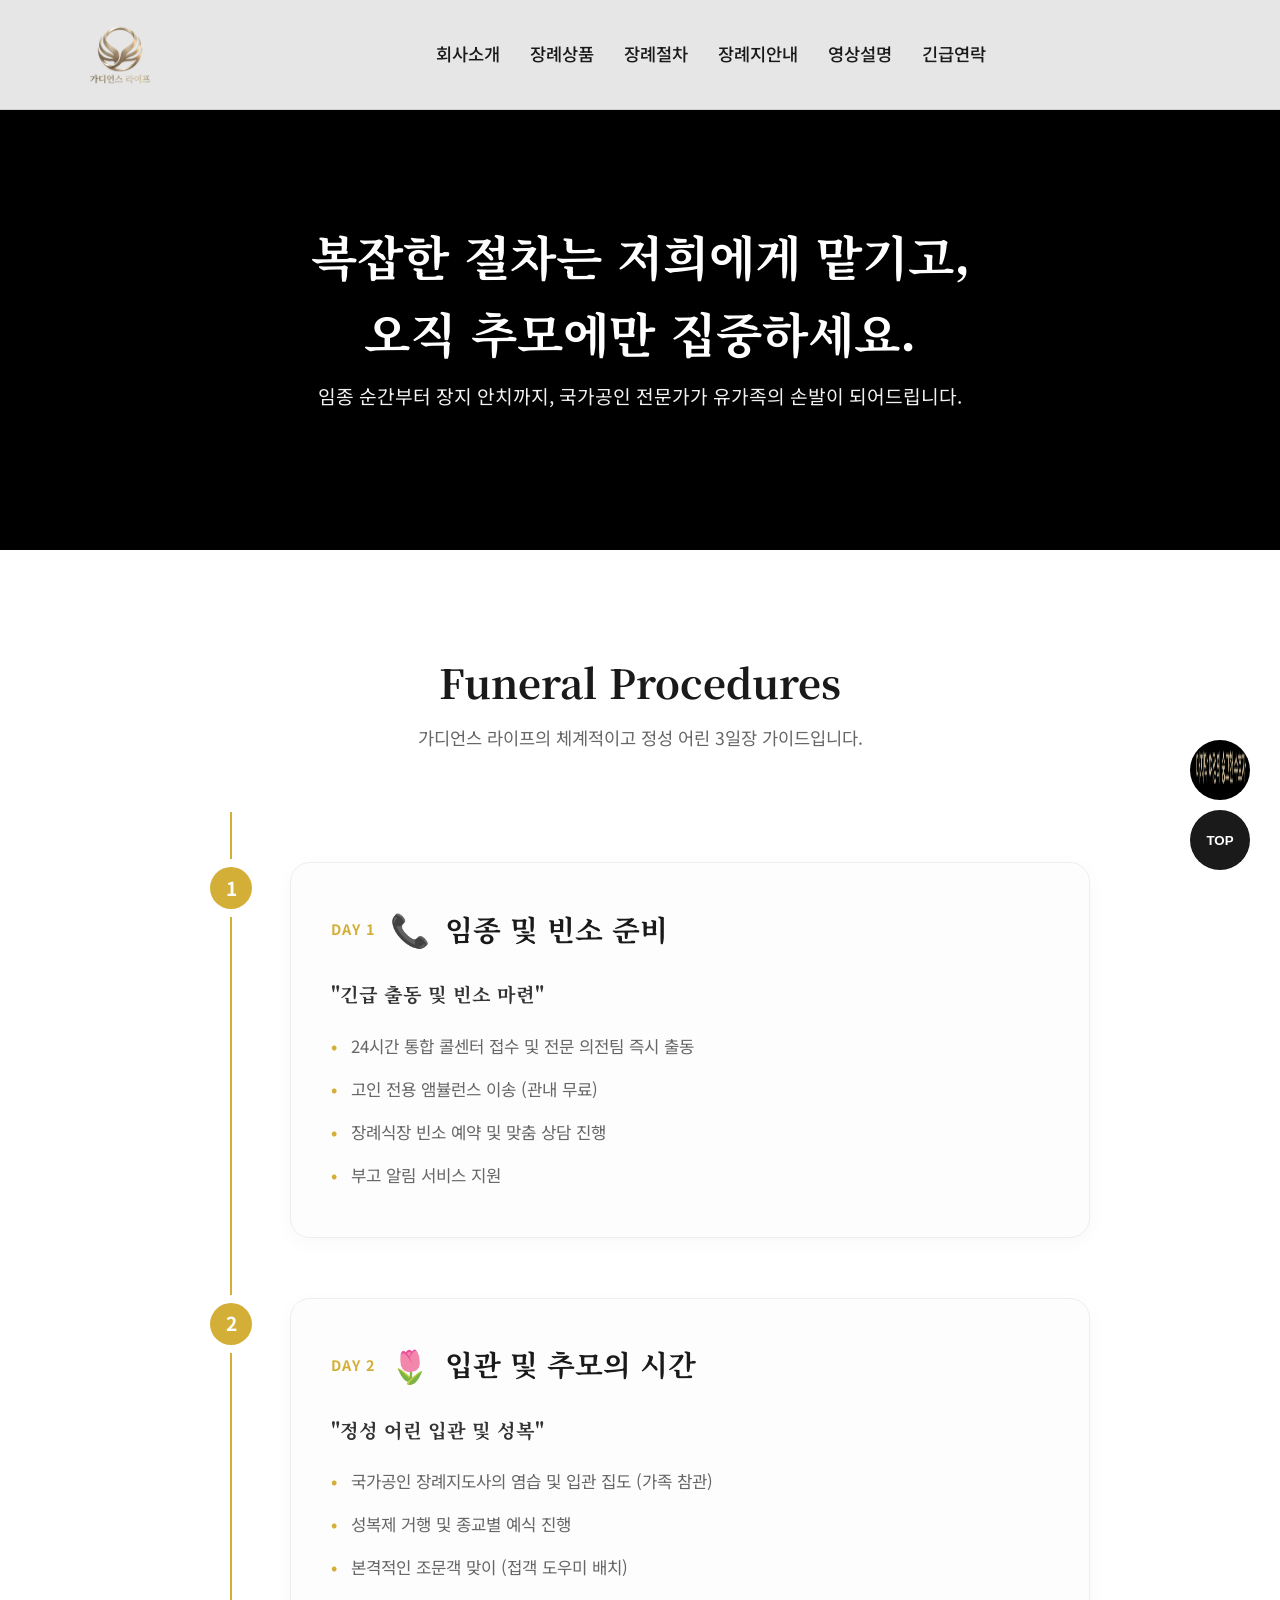
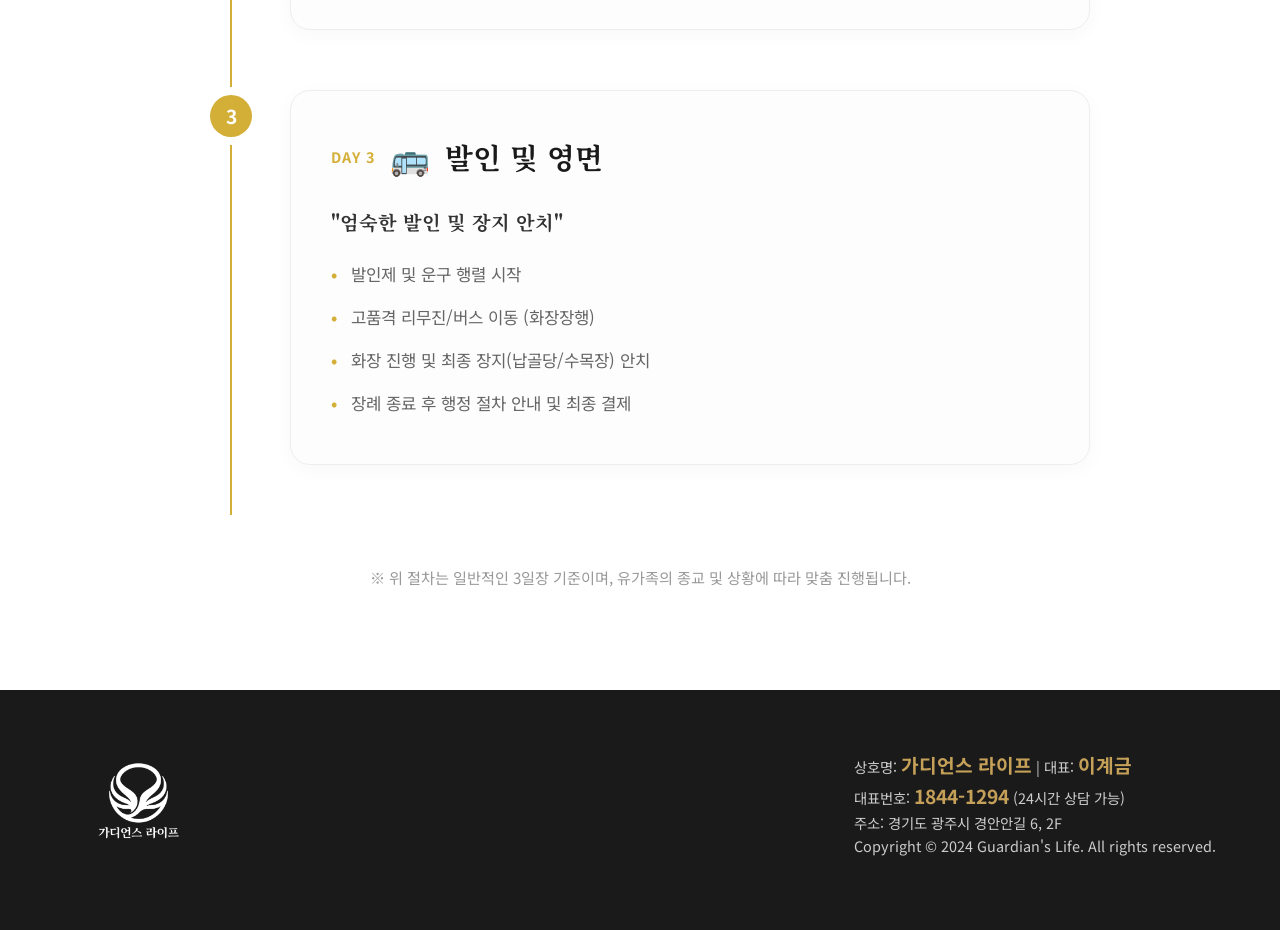
==== procedure.html @ 8ef11752 "Add files via upload" ====
<!DOCTYPE html>
<html lang="ko">

<head>
    <meta charset="UTF-8">
    <meta name="viewport" content="width=device-width, initial-scale=1.0">
    <title>장례절차 | 가디언스 라이프</title>
    <!-- Google Fonts -->
    <link
        href="https://fonts.googleapis.com/css2?family=Noto+Sans+KR:wght@300;400;500;700&family=Noto+Serif+KR:wght@400;700&display=swap"
        rel="stylesheet">
    <!-- AOS CSS -->
    <link href="https://unpkg.com/aos@2.3.1/dist/aos.css" rel="stylesheet">
    <!-- Custom CSS -->
    <link rel="stylesheet" href="../css/style.css">
</head>

<body class="sub-page">

    <!-- Header -->
    <header id="header">
        <div class="container flex justify-between align-center">
            <h1 class="logo">
                <a href="../index.html"><img src="../g/로고&한글.png" alt="가디언스 라이프"></a>
            </h1>
            <nav class="gnb">
                <ul class="flex">
                    <li><a href="intro.html">회사소개</a></li>
                    <li><a href="products-190.html">장례상품</a></li>
                    <li><a href="procedure.html" class="active">장례절차</a></li>
                    <li><a href="locations.html">장례지안내</a></li>
                    <li><a href="video.html">영상설명</a></li>
                    <li><a href="consultation.html">긴급연락</a></li>
                </ul>
            </nav>
            <div class="mobile-menu-btn">
                <span></span><span></span><span></span>
            </div>
        </div>
    </header>

    <!-- Sub Hero Section -->
    <section class="sub-hero procedure-hero">
        <video autoplay muted loop playsinline class="header-bg-video">
            <source src="../g/장례.mp4.mp4" type="video/mp4">
        </video>
        <div class="video-overlay" style="background: rgba(0,0,0, 0.4);"></div>
        <div class="container" data-aos="fade-up">
            <h2>복잡한 절차는 저희에게 맡기고,<br><strong>오직 추모에만 집중하세요.</strong></h2>
            <p>임종 순간부터 장지 안치까지, 국가공인 전문가가 유가족의 손발이 되어드립니다.</p>
        </div>
    </section>

    <!-- Main Content -->
    <main class="page-content">
        <div class="container timeline-container">
            <div class="section-title" data-aos="fade-up">
                <h2>Funeral Procedures</h2>
                <p>가디언스 라이프의 체계적이고 정성 어린 3일장 가이드입니다.</p>
            </div>

            <div class="timeline">
                <!-- Step 1 -->
                <div class="timeline-item" data-aos="fade-up">
                    <div class="timeline-node">1</div>
                    <div class="timeline-content">
                        <div class="step-header">
                            <span class="step-day">Day 1</span>
                            <div class="step-icon">📞</div>
                            <h3>임종 및 빈소 준비</h3>
                        </div>
                        <div class="step-body">
                            <h4>"긴급 출동 및 빈소 마련"</h4>
                            <ul>
                                <li>24시간 통합 콜센터 접수 및 전문 의전팀 즉시 출동</li>
                                <li>고인 전용 앰뷸런스 이송 (관내 무료)</li>
                                <li>장례식장 빈소 예약 및 맞춤 상담 진행</li>
                                <li>부고 알림 서비스 지원</li>
                            </ul>
                        </div>
                    </div>
                </div>

                <!-- Step 2 -->
                <div class="timeline-item" data-aos="fade-up">
                    <div class="timeline-node">2</div>
                    <div class="timeline-content">
                        <div class="step-header">
                            <span class="step-day">Day 2</span>
                            <div class="step-icon">🌷</div>
                            <h3>입관 및 추모의 시간</h3>
                        </div>
                        <div class="step-body">
                            <h4>"정성 어린 입관 및 성복"</h4>
                            <ul>
                                <li>국가공인 장례지도사의 염습 및 입관 집도 (가족 참관)</li>
                                <li>성복제 거행 및 종교별 예식 진행</li>
                                <li>본격적인 조문객 맞이 (접객 도우미 배치)</li>
                            </ul>
                        </div>
                    </div>
                </div>

                <!-- Step 3 -->
                <div class="timeline-item" data-aos="fade-up">
                    <div class="timeline-node">3</div>
                    <div class="timeline-content">
                        <div class="step-header">
                            <span class="step-day">Day 3</span>
                            <div class="step-icon">🚌</div>
                            <h3>발인 및 영면</h3>
                        </div>
                        <div class="step-body">
                            <h4>"엄숙한 발인 및 장지 안치"</h4>
                            <ul>
                                <li>발인제 및 운구 행렬 시작</li>
                                <li>고품격 리무진/버스 이동 (화장장행)</li>
                                <li>화장 진행 및 최종 장지(납골당/수목장) 안치</li>
                                <li>장례 종료 후 행정 절차 안내 및 최종 결제</li>
                            </ul>
                        </div>
                    </div>
                </div>
            </div>

            <p class="timeline-note">※ 위 절차는 일반적인 3일장 기준이며, 유가족의 종교 및 상황에 따라 맞춤 진행됩니다.</p>
        </div>
    </main>

    <!-- Footer -->
    <footer id="footer">
        <div class="container">
            <div class="footer-top flex justify-between">
                <div class="footer-logo">
                    <img src="../g/로고&한글.png" alt="가디언스 라이프">
                </div>
                <div class="footer-info">
                    <p>상호명: <strong>가디언스 라이프</strong> | 대표: <strong>이계금</strong></p>
                    <p>대표번호: <strong>1844-1294</strong> (24시간 상담 가능)</p>
                    <p>주소: 경기도 광주시 경안안길 6, 2F</p>
                    <p>Copyright &copy; 2024 Guardian's Life. All rights reserved.</p>
                </div>
            </div>
        </div>
    </footer>

    <!-- Floating Buttons -->
    <div class="floating-btns">
        <a href="#" class="btn-kakao"><img src="../g/제목 없음3.png" alt="카카오톡 상담"></a>
        <button id="top-btn" class="btn-top">TOP</button>
    </div>

    <script src="https://unpkg.com/aos@2.3.1/dist/aos.js"></script>
    <script src="../js/main.js"></script>
    <script>AOS.init();</script>
</body>

</html>
---- css/style.css ----
/* Base Design Tokens */
:root {
    --primary-color: #1a1a1a;
    --secondary-color: #c5a059;
    /* Gold point */
    --text-color: #333;
    --light-gray: #f4f4f4;
    --white: #ffffff;
    --font-main: 'Noto Sans KR', sans-serif;
    --font-title: 'Noto Serif KR', serif;
}

/* Reset */
* {
    margin: 0;
    padding: 0;
    box-sizing: border-box;
}

li {
    list-style: none;
}

a {
    text-decoration: none;
    color: inherit;
}

img {
    max-width: 100%;
    display: block;
}

button {
    cursor: pointer;
    border: none;
    background: none;
    outline: none;
}

body {
    font-family: var(--font-main);
    color: var(--text-color);
    line-height: 1.6;
    overflow-x: hidden;
}

.container {
    width: 90%;
    max-width: 1200px;
    margin: 0 auto;
}

.flex {
    display: flex;
}

.justify-between {
    justify-content: space-between;
}

.justify-center {
    justify-content: center;
}

.align-center {
    align-items: center;
}

/* Common Section Styles */
.section {
    padding: 100px 0;
}

.section-title {
    text-align: center;
    margin-bottom: 60px;
}

.section-title h2 {
    font-family: var(--font-title);
    font-size: 2.5rem;
    color: var(--primary-color);
    margin-bottom: 10px;
}

.section-title p {
    font-size: 1.1rem;
    color: #666;
}

/* Header */
#header {
    position: fixed;
    top: 0;
    left: 0;
    width: 100%;
    height: 110px;
    /* 기존 80px에서 확대 */
    background: rgba(255, 255, 255, 0.9);
    backdrop-filter: blur(10px);
    z-index: 1000;
    transition: all 0.3s ease;
    border-bottom: 1px solid rgba(0, 0, 0, 0.1);
    display: flex;
    /* 수직 중앙 정렬을 위해 추가 */
    align-items: center;
}

#header .logo img {
    height: 75px;
    /* 기존 50px에서 확대 (약 1.5배) */
    width: auto;
}

.gnb ul li {
    margin-left: 30px;
}

.gnb ul li a {
    font-size: 1.1rem;
    font-weight: 500;
    color: var(--primary-color);
    transition: color 0.3s;
}

.gnb ul li a:hover {
    color: var(--secondary-color);
}

/* Layer Popup */
.layer-popup {
    position: fixed;
    top: 100px;
    left: 50px;
    width: 400px;
    background: var(--white);
    z-index: 2000;
    box-shadow: 0 10px 30px rgba(0, 0, 0, 0.3);
    border-radius: 10px;
    overflow: hidden;
    display: none;
}

.popup-container img {
    width: 100%;
}

.popup-footer {
    padding: 10px 15px;
    background: #333;
    color: #fff;
    font-size: 0.85rem;
}

.popup-footer button {
    color: #fff;
    font-weight: bold;
}

/* Hero Section */
.hero {
    height: 100vh;
    background: url('../g/8.png') no-repeat center/cover;
    position: relative;
    display: flex;
    align-items: center;
    justify-content: center;
    overflow: hidden;
}

.hero::before {
    content: '';
    position: absolute;
    top: 0;
    left: 0;
    width: 100%;
    height: 100%;
    background: rgba(0, 0, 0, 0.5);
    z-index: 2;
    pointer-events: none;
}

.hero-content {
    position: relative;
    z-index: 3;
    text-align: center;
    pointer-events: none;
}

.hero-content img {
    max-width: 600px;
    margin: 0 auto 20px;
}

/* Product Navigation (SN Life Style) */
.product-nav-wrap {
    position: sticky;
    top: 70px; /* Adjusted for mobile header height */
    z-index: 900;
    background: #fff;
    border-bottom: 1px solid #eee;
    margin-bottom: 30px;
    overflow-x: auto;
    -webkit-overflow-scrolling: touch;
}

.product-nav {
    display: flex;
    justify-content: flex-start;
    min-width: 600px; /* Ensure 4 tabs fit and scroll */
    margin: 0 auto;
}

.product-nav-item {
    flex: 1;
    text-align: center;
    padding: 15px 10px;
    cursor: pointer;
    font-size: 0.95rem;
    font-weight: 700;
    white-space: nowrap;
}

.product-nav-item:hover {
    color: var(--secondary-color);
}

.product-nav-item.active {
    color: var(--primary-color);
    border-bottom-color: var(--secondary-color);
}

.product-nav-item span {
    display: block;
    font-size: 0.8rem;
    font-weight: 400;
    color: #aaa;
    margin-bottom: 4px;
}

/* Product Content Overhaul */
.product-content-wrap {
    display: none;
}

.product-content-wrap.active {
    display: block;
    animation: fadeIn 0.5s ease;
}

@keyframes fadeIn {
    from { opacity: 0; transform: translateY(20px); }
    to { opacity: 1; transform: translateY(0); }
}

.product-hero-summary {
    position: relative;
    padding: 80px 0;
    background: #111;
    color: #fff;
    margin-bottom: 60px;
    border-radius: 20px;
    overflow: hidden;
    text-align: center;
}

.product-hero-summary .bg-img {
    position: absolute;
    top: 0;
    left: 0;
    width: 100%;
    height: 100%;
    object-fit: cover;
    opacity: 0.4;
}

.product-hero-summary .content {
    position: relative;
    z-index: 2;
}

.product-hero-summary h3 {
    font-size: 2.8rem;
    font-family: var(--font-title);
    margin-bottom: 20px;
    letter-spacing: -1px;
}

.product-hero-summary .price {
    font-size: 5rem; /* Massive size for impact */
    font-weight: 800;
    color: var(--secondary-color);
    margin-bottom: 25px;
    line-height: 1;
}

.product-hero-summary .price span {
    font-size: 1.5rem;
    color: #fff;
    font-weight: 500;
    margin-left: 5px;
}

.product-hero-summary p {
    font-size: 1.2rem;
    color: #ccc;
    max-width: 600px;
    margin: 0 auto;
}

/* Introduction Section */
.intro-content {
    gap: 50px;
}

.intro-img {
    flex: 1;
}

.intro-img img {
    border-radius: 20px;
    box-shadow: 20px 20px 0 var(--secondary-color);
}

.intro-text {
    flex: 1;
}

.intro-text h3 {
    font-family: var(--font-title);
    font-size: 2.2rem;
    margin-bottom: 20px;
    line-height: 1.3;
}

.intro-text h3 span {
    color: var(--secondary-color);
}

.intro-text p {
    margin-bottom: 30px;
    font-size: 1.1rem;
}

.intro-features {
    display: flex;
    flex-direction: column;
    gap: 15px;
}

.intro-features li {
    position: relative;
    padding-left: 30px;
    font-weight: 500;
}

.intro-features li::before {
    content: '✓';
    position: absolute;
    left: 0;
    color: var(--secondary-color);
    font-weight: bold;
}

/* Products Section */
#products {
    background: var(--light-gray);
}

.product-grid {
    display: grid;
    grid-template-columns: repeat(2, 1fr);
    /* Desktop 2x2 */
    gap: 30px;
}

@media (max-width: 992px) {
    .product-grid {
        grid-template-columns: 1fr;
        /* Mobile/Tablet 1 col */
    }
}

.product-card {
    background: var(--white);
    border-radius: 15px;
    overflow: hidden;
    box-shadow: 0 10px 20px rgba(0, 0, 0, 0.05);
    transition: all 0.3s;
}

.product-card:hover {
    transform: translateY(-10px);
    box-shadow: 0 15px 30px rgba(0, 0, 0, 0.1);
}

.product-img img {
    width: 100%;
    height: 200px;
    object-fit: cover;
}

.product-info {
    padding: 25px;
    text-align: center;
}

.product-info h4 {
    font-size: 1.4rem;
    margin-bottom: 10px;
}

.product-info .price {
    font-size: 1.2rem;
    color: var(--secondary-color);
    font-weight: 700;
    margin-bottom: 20px;
    display: block;
}

.product-info ul {
    text-align: left;
    margin-bottom: 10px;
    font-size: 0.95rem;
}

.btn-detail {
    display: block;
    width: 100%;
    padding: 12px;
    background: var(--primary-color);
    color: var(--white);
    border-radius: 5px;
    margin-top: 15px;
    text-align: center;
}

/* Product Item Advanced Styles */
.product-item {
    background: var(--white);
    border-radius: 15px;
    overflow: hidden;
    box-shadow: 0 10px 20px rgba(0, 0, 0, 0.05);
    transition: all 0.3s;
    border: 1px solid #eee;
}

.product-summary {
    padding: 30px;
    cursor: pointer;
    position: relative;
    transition: background 0.3s;
}

.product-summary:hover {
    background: #fdfdfd;
}

.product-summary .product-img {
    width: 100%;
    height: 180px;
    margin-bottom: 20px;
    border-radius: 10px;
    overflow: hidden;
}

.product-summary .product-img img {
    width: 100%;
    height: 100%;
    object-fit: cover;
}

.product-info h3 {
    font-size: 1.5rem;
    margin-bottom: 12px;
    font-family: var(--font-title);
    display: flex;
    align-items: center;
    flex-wrap: wrap;
    gap: 8px;
    color: var(--primary-color);
}

.product-info h3 .price-tag {
    font-size: 1.8rem;
    font-weight: 800;
    color: #D4AF37;
    /* Gold point */
    font-family: var(--font-main);
    margin: 0 4px;
}

.product-info h3 .eng-sub {
    font-size: 0.9rem;
    color: #999;
    font-weight: 400;
    font-family: var(--font-main);
    text-transform: uppercase;
    letter-spacing: 1px;
}

.product-info .summary-desc {
    font-size: 1.1rem;
    color: #666;
    margin-bottom: 20px;
}

.summary-list {
    margin-bottom: 20px;
}

.summary-list li {
    position: relative;
    padding-left: 20px;
    margin-bottom: 8px;
    font-size: 0.95rem;
    color: #444;
}

.summary-list li::before {
    content: '•';
    position: absolute;
    left: 0;
    color: var(--secondary-color);
}

.arrow-icon {
    position: absolute;
    right: 30px;
    top: 30px;
    font-size: 1.2rem;
    color: var(--secondary-color);
    transition: transform 0.3s;
}

.product-item.active .arrow-icon {
    transform: rotate(180deg);
}

.product-details {
    max-height: 0;
    overflow: hidden;
    transition: max-height 0.4s ease-out;
    background: #f9f9f9;
}

.details-inner {
    padding: 30px;
    border-top: 1px solid #eee;
}

.details-inner h5 {
    font-size: 1.1rem;
    margin-bottom: 15px;
    color: var(--primary-color);
    border-bottom: 1px solid #ddd;
    padding-bottom: 5px;
}

.details-inner ul {
    margin-bottom: 20px;
}

.details-inner ul li {
    margin-bottom: 8px;
    font-size: 0.95rem;
    color: #555;
    word-break: keep-all;
}

/* Premium Product Detail Overhaul */
.product-detail-section {
    padding: 20px 0;
}

.detail-category {
    margin-bottom: 40px;
    border-bottom: 1px solid #eee;
    padding-bottom: 30px;
}

.detail-category:last-child {
    border-bottom: none;
}

.detail-category-title {
    font-size: 1.25rem;
    font-family: var(--font-title);
    color: var(--secondary-color);
    margin-bottom: 20px;
    display: flex;
    align-items: center;
    gap: 10px;
}

.detail-category-title::before {
    content: '';
    width: 4px;
    height: 18px;
    background: var(--secondary-color);
    display: inline-block;
}

.detail-flex {
    display: flex;
    gap: 30px;
    align-items: flex-start;
}

.detail-img {
    flex: 0 0 300px;
    border-radius: 10px;
    overflow: hidden;
    box-shadow: 0 5px 15px rgba(0,0,0,0.1);
}

.detail-img img {
    width: 100%;
    height: 350px;
    object-fit: cover;
    object-position: center top;
}

.detail-text {
    flex: 1;
}

.detail-text h6 {
    font-size: 1.1rem;
    color: #111;
    margin-bottom: 15px;
    font-weight: 700;
}

.detail-text p {
    font-size: 1rem;
    color: #666;
    line-height: 1.7;
    margin-bottom: 15px;
}

.detail-specs {
    background: #f1f1f1;
    padding: 15px;
    border-radius: 8px;
}

.detail-specs li {
    font-size: 0.9rem;
    color: #444;
    margin-bottom: 5px;
    padding-left: 15px;
    position: relative;
}

.detail-specs li::before {
    content: '•';
    position: absolute;
    left: 0;
    color: var(--secondary-color);
}

/* Item Grid Category Labels */
.item-category-label {
    display: inline-block;
    padding: 8px 25px;
    background: var(--primary-color);
    color: #fff;
    font-size: 0.95rem;
    border-radius: 50px;
    margin-bottom: 25px;
    font-weight: 700;
    letter-spacing: 0.5px;
    box-shadow: 0 4px 10px rgba(0,0,0,0.1);
}

.item-grid-section {
    margin-top: 60px;
    padding: 50px 0;
}

.item-grid-title {
    font-size: 1.8rem;
    font-weight: 700;
    margin-bottom: 40px;
    text-align: center;
    color: var(--primary-color);
}

.item-grid {
    display: grid;
    grid-template-columns: repeat(4, 1fr);
    gap: 15px;
}

.item-card {
    background: #fff;
    border: 1px solid #f0f0f0;
    border-radius: 12px;
    overflow: hidden;
    transition: all 0.4s cubic-bezier(0.165, 0.84, 0.44, 1);
    text-align: center;
    position: relative;
    box-shadow: 0 4px 10px rgba(0,0,0,0.02);
}

.item-card:hover {
    transform: translateY(-8px);
    box-shadow: 0 20px 40px rgba(0,0,0,0.08), 0 0 0 1px var(--secondary-color);
    border-color: transparent;
}

.item-card .img-box {
    width: 100%;
    height: 180px;
    background: #fbfbfb;
    display: flex;
    align-items: center;
    justify-content: center;
    padding: 15px;
    overflow: hidden;
}

.item-card .img-box img {
    max-width: 100%;
    max-height: 100%;
    object-fit: contain;
    transition: transform 0.4s ease;
}

.item-card:hover .img-box img {
    transform: scale(1.1) rotate(1deg);
}

.item-card .info-box {
    padding: 18px 15px;
    background: #fff;
}

.item-card h6 {
    font-size: 1.05rem;
    font-weight: 700;
    margin-bottom: 6px;
    color: var(--primary-color);
    font-family: var(--font-title);
}

.item-card p {
    font-size: 0.85rem;
    color: #777;
    line-height: 1.4;
    word-break: keep-all;
}

@media (max-width: 992px) {
    .item-grid {
        grid-template-columns: repeat(3, 1fr);
    }
}

@media (max-width: 768px) {
    .item-grid {
        grid-template-columns: repeat(2, 1fr);
    }
}

@media (max-width: 480px) {
    .item-grid {
        grid-template-columns: 1fr;
    }
    .item-card .img-box {
        height: 180px;
    }
}

/* Real-time Inquiry Section */
.realtime-inquiry-container {
    margin-top: 80px;
    background: var(--white);
    border-radius: 20px;
    box-shadow: 0 15px 40px rgba(0,0,0,0.08);
    display: flex;
    overflow: hidden;
}

.inquiry-info {
    flex: 1.2;
    padding: 50px;
    background: var(--primary-color);
    color: var(--white);
}

.inquiry-info h3 {
    font-family: var(--font-title);
    font-size: 2.2rem;
    margin-bottom: 15px;
    color: var(--secondary-color);
}

.inquiry-info p {
    font-size: 1.1rem;
    color: #bbb;
    margin-bottom: 30px;
}

.inquiry-contact-btns {
    display: flex;
    flex-direction: column;
    gap: 15px;
}

.btn-contact-large {
    display: flex;
    align-items: center;
    justify-content: center;
    gap: 15px;
    padding: 18px;
    border-radius: 10px;
    font-size: 1.2rem;
    font-weight: 700;
    transition: 0.3s;
}

.btn-tel-large {
    background: var(--secondary-color);
    color: var(--white);
}

.btn-kakao-large {
    background: #fee500;
    color: #3c1e1e;
}

.inquiry-form-side {
    flex: 2;
    padding: 50px;
}

.inquiry-form-side h4 {
    font-size: 1.5rem;
    margin-bottom: 25px;
    border-left: 5px solid var(--secondary-color);
    padding-left: 15px;
}

.form-row {
    display: flex;
    gap: 20px;
    margin-bottom: 15px;
}

.form-row .form-group {
    flex: 1;
}

.type-selector {
    display: flex;
    gap: 10px;
    margin-top: 10px;
}

.type-item {
    flex: 1;
}

.type-item input {
    display: none;
}

.type-item label {
    display: block;
    text-align: center;
    padding: 10px;
    border: 1px solid #ddd;
    border-radius: 5px;
    cursor: pointer;
    font-size: 0.9rem;
    transition: 0.3s;
}

.type-item input:checked + label {
    background: var(--secondary-color);
    color: var(--white);
    border-color: var(--secondary-color);
}

/* Mobile FAB Inquiry */
.mobile-inquiry-fab {
    display: none;
    position: fixed;
    bottom: 0;
    left: 0;
    width: 100%;
    background: var(--white);
    box-shadow: 0 -5px 20px rgba(0,0,0,0.1);
    z-index: 1001;
    padding: 10px 20px;
    gap: 10px;
}

@media (max-width: 992px) {
    .realtime-inquiry-container {
        flex-direction: column;
    }
    .detail-flex {
        flex-direction: column;
    }
    .detail-img {
        flex: 0 0 auto;
        width: 100%;
    }
    .detail-img img {
        height: 250px;
    }
    .mobile-inquiry-fab {
        display: flex;
    }
    body {
        padding-bottom: 70px; /* Space for FAB */
    }
}


/* Common Benefits Section */
.bg-gray-100 {
    background-color: #f3f4f6;
    border-radius: 15px;
    padding: 40px;
    margin-top: 60px;
}

.benefits-title {
    font-size: 1.5rem;
    font-family: var(--font-title);
    margin-bottom: 25px;
    text-align: center;
    color: var(--primary-color);
}

.benefits-grid {
    display: grid;
    grid-template-columns: repeat(2, 1fr);
    gap: 20px;
}

.benefits-grid li {
    position: relative;
    padding-left: 25px;
    font-size: 1rem;
    color: #444;
}

.benefits-grid li::before {
    content: '✓';
    position: absolute;
    left: 0;
    color: var(--secondary-color);
    font-weight: bold;
}

.benefits-notice {
    margin-top: 25px;
    font-size: 0.85rem;
    color: #888;
    text-align: center;
}

@media (max-width: 768px) {
    .benefits-grid {
        grid-template-columns: 1fr;
    }
}

.btn-detail:hover {
    background: var(--secondary-color);
}

/* Procedure Section */
.procedure-steps {
    display: flex;
    justify-content: space-between;
    position: relative;
    max-width: 1000px;
    margin: 0 auto;
}

.procedure-steps::before {
    content: '';
    position: absolute;
    top: 50px;
    left: 10%;
    width: 80%;
    height: 2px;
    background: #e0e0e0;
    z-index: 1;
}

.step-item {
    position: relative;
    z-index: 2;
    text-align: center;
    width: 25%;
}

.step-num {
    width: 80px;
    height: 80px;
    background: var(--white);
    border: 2px solid var(--secondary-color);
    border-radius: 50%;
    display: flex;
    align-items: center;
    justify-content: center;
    margin: 0 auto 20px;
    font-size: 1.5rem;
    font-weight: bold;
    color: var(--secondary-color);
}

/* Locations Section */
.tab-menu {
    gap: 20px;
    margin-bottom: 40px;
}

.tab-menu li {
    padding: 10px 40px;
    background: #e0e0e0;
    cursor: pointer;
    border-radius: 30px;
    transition: all 0.3s;
}

.tab-menu li.active {
    background: var(--secondary-color);
    color: var(--white);
}

.tab-content {
    display: none;
}

.tab-content.active {
    display: block;
}

.location-item {
    gap: 50px;
}

.location-img {
    flex: 1;
}

.location-img img {
    border-radius: 15px;
}

.location-text {
    flex: 1;
}

/* Video Section */
#video {
    background: #222;
    color: var(--white);
}

#video .section-title h2 {
    color: var(--white);
}

.video-grid {
    display: grid;
    grid-template-columns: repeat(auto-fit, minmax(300px, 1fr));
    gap: 30px;
}

.video-thumb {
    position: relative;
    border-radius: 10px;
    overflow: hidden;
    margin-bottom: 15px;
    aspect-ratio: 16/9;
}

.video-thumb img {
    width: 100%;
    height: 100%;
    object-fit: cover;
    transition: 0.3s;
}

.btn-play {
    position: absolute;
    top: 50%;
    left: 50%;
    transform: translate(-50%, -50%);
    width: 60px;
    height: 60px;
    background: var(--secondary-color);
    color: #fff;
    border-radius: 50%;
    display: flex;
    align-items: center;
    justify-content: center;
    font-size: 1.5rem;
}

/* Consultation Form */
#consultation {
    background: var(--light-gray);
}

.form-wrapper {
    max-width: 700px;
    margin: 0 auto;
    background: var(--white);
    padding: 50px;
    border-radius: 20px;
    box-shadow: 0 10px 40px rgba(0, 0, 0, 0.05);
}

.form-group {
    margin-bottom: 20px;
}

.form-group label {
    display: block;
    margin-bottom: 8px;
    font-weight: 500;
}

.form-group input,
.form-group textarea {
    width: 100%;
    padding: 12px;
    border: 1px solid #ddd;
    border-radius: 5px;
    font-family: inherit;
}

.btn-submit {
    width: 100%;
    padding: 15px;
    background: var(--primary-color);
    color: var(--white);
    font-size: 1.1rem;
    font-weight: bold;
    border-radius: 5px;
    margin-top: 10px;
    transition: 0.3s;
}

.btn-submit:hover {
    background: var(--secondary-color);
}

/* Footer */
#footer {
    padding: 60px 0;
    background: var(--primary-color);
    color: #ccc;
    font-size: 0.9rem;
}

.footer-logo img {
    height: 100px;
    filter: brightness(0) invert(1);
    margin-bottom: 20px;
}

.footer-info strong {
    color: var(--secondary-color);
    font-size: 1.2rem;
}

/* Floating Buttons */
.floating-btns {
    position: fixed;
    bottom: 30px;
    right: 30px;
    z-index: 999;
    display: flex;
    flex-direction: column;
    gap: 10px;
}

.btn-kakao img {
    width: 60px;
    height: 60px;
    border-radius: 50%;
}

.btn-top {
    width: 60px;
    height: 60px;
    background: var(--primary-color);
    color: #fff;
    border-radius: 50%;
    font-weight: bold;
    opacity: 0;
    visibility: hidden;
    transition: 0.3s;
}

.btn-top.show {
    opacity: 1;
    visibility: visible;
}

@media (max-width: 768px) {
    #header {
        height: 85px;
        /* 모바일 헤더 높이 조정 */
    }

    #header .logo img {
        height: 55px;
        /* 모바일 로고 크기 최적화 */
    }

    .gnb {
        display: none;
    }

    .intro-content,
    .location-item {
        flex-direction: column;
    }

    .procedure-steps {
        flex-direction: column;
        gap: 40px;
    }

    .procedure-steps::before {
        display: none;
    }

    .step-item {
        width: 100%;
    }

    .form-wrapper {
        padding: 30px;
    }

    .layer-popup {
        width: 80%;
        left: 10%;
        top: 50px;
    }
}

/* Sub Page Specific */
.sub-page #header {
    background: var(--white);
    box-shadow: 0 2px 10px rgba(0, 0, 0, 0.1);
}

.sub-hero {
    height: 500px;
    /* Increased from 400px */
    background-color: var(--primary-color);
    background-size: cover;
    background-position: center;
    position: relative;
    display: flex;
    align-items: center;
    color: var(--white);
    text-align: center;
    padding-top: 80px;
    overflow: hidden;
    /* Ensure zoomed video doesn't bleed out */
}

.sub-hero::before {
    content: '';
    position: absolute;
    top: 0;
    left: 0;
    width: 100%;
    height: 100%;
    background: rgba(0, 0, 0, 0.5);
    z-index: 0;
}

/* Hide default overlay if explicit video overlay is present to avoid double darkness */
.sub-hero:has(.video-overlay)::before {
    display: none;
}

video.header-bg-video {
    position: absolute;
    top: 50%;
    left: 50%;
    min-width: 100%;
    min-height: 100%;
    width: auto;
    height: auto;
    transform: translate(-50%, -50%) scale(1.05);
    /* Optimized from 1.08 to minimize cropping */
    transform-origin: center bottom;
    object-fit: cover;
    z-index: 1;
}

.video-overlay {
    position: absolute;
    top: 0;
    left: 0;
    width: 100%;
    height: 100%;
    background: rgba(0, 0, 0, 0.5);
    z-index: 2;
}

.sub-hero .container {
    position: relative;
    z-index: 3;
    /* Ensure content is on top of video and overlay */
}

.sub-hero h2 {
    font-family: var(--font-title);
    font-size: 3rem;
    margin-bottom: 10px;
    text-shadow: 0 2px 10px rgba(0, 0, 0, 0.5);
    /* Added shadow for better contrast */
}

.sub-hero h2 strong {
    font-weight: 700;
    color: var(--white);
}

.sub-hero p {
    font-size: 1.2rem;
    opacity: 0.95;
    line-height: 1.6;
    text-shadow: 0 2px 4px rgba(0, 0, 0, 0.6);
    /* Strengthened shadow */
    word-break: keep-all;
}

/* Backgrounds for each sub-hero */
.intro-hero {
    /* Background image removed to use video backdrop */
    background-color: #000;
}

.products-hero {
    background-image: url('../g/장례상품.jpg');
    background-size: 115% !important;
    /* Zoom in to hide bottom-right watermark */
    background-position: left top !important;
}

.procedure-hero {
    min-height: 550px;
    height: 60vh;
    background-color: #000;
}

.procedure-hero video.header-bg-video {
    object-position: center center;
    transform: translate(-50%, -50%) scale(1.02);
}

.locations-hero {
    background-image: url('../g/8.png');
}

.locations-hero h2 {
    font-family: 'Noto Serif KR', serif;
    /* Elegant Serif for emotional impact */
    text-shadow: 0 2px 10px rgba(0, 0, 0, 0.7);
    /* Stronger shadow for bright bg */
}

.locations-hero p {
    text-shadow: 0 2px 10px rgba(0, 0, 0, 0.7);
}

.video-hero {
    background-image: url('../g/1.png');
}

.consultation-hero {
    background-image: url('../g/6.png');
}

.page-content {
    padding: 100px 0;
}

.content-box {
    background: var(--white);
    padding: 50px;
    border-radius: 15px;
    box-shadow: 0 5px 20px rgba(0, 0, 0, 0.05);
}

.content-box h3 {
    font-size: 1.8rem;
    margin: 40px 0 20px;
    border-left: 5px solid var(--secondary-color);
    padding-left: 15px;
}

.content-box p {
    font-size: 1.1rem;
    color: #555;
    margin-bottom: 20px;
}

.placeholder-img {
    margin-top: 30px;
    border-radius: 10px;
    overflow: hidden;
    max-width: 800px;
}

@media (max-width: 768px) {
    .sub-hero {
        height: 350px;
        /* Adjusted from 300px for better video display */
    }

    .procedure-hero.sub-hero {
        min-height: 400px;
    }

    .sub-hero h2 {
        font-size: 2.2rem;
    }

    .procedure-hero.sub-hero h2 {
        font-size: 2.5rem;
        /* Increased for prominence on mobile */
    }

    .products-hero.sub-hero {
        background-size: 150% !important;
        /* More zoom for mobile aspect ratio */
        background-position: center top !important;
    }

    video.header-bg-video {
        transform: translate(-50%, -50%) scale(1.15);
        /* Slightly higher scale on mobile to cover portrait aspect ratio */
    }

    .sub-hero p {
        font-size: 1rem;
        padding: 0 20px;
    }

    .content-box {
        padding: 30px;
    }
}

/* Intro Page Components */
.intro-profile {
    gap: 50px;
    margin-bottom: 80px;
}

.profile-img {
    flex: 0 0 350px;
    border-radius: 20px;
    overflow: hidden;
    box-shadow: 0 10px 30px rgba(0, 0, 0, 0.1);
}

.profile-img img {
    width: 100%;
    display: block;
}

.profile-text h3 {
    font-size: 2.2rem;
    color: var(--primary-color);
    margin-bottom: 25px;
    font-family: var(--font-title);
}

.profile-text p {
    font-size: 1.2rem;
    line-height: 1.8;
    color: #555;
}

.brand-strategy {
    margin-top: 100px;
}

.brand-strategy h3 {
    text-align: center;
    font-size: 2.5rem;
    margin-bottom: 50px;
    font-family: var(--font-title);
}

.strategy-grid {
    gap: 30px;
}

.strategy-item {
    flex: 1;
    background: #fdfdfd;
    padding: 40px 30px;
    border-radius: 15px;
    border: 1px solid #eee;
    transition: 0.3s;
}

.strategy-item:hover {
    transform: translateY(-10px);
    box-shadow: 0 10px 30px rgba(0, 0, 0, 0.05);
    border-color: var(--secondary-color);
}

.strategy-item h4 {
    color: var(--secondary-color);
    font-size: 1.3rem;
    margin-bottom: 20px;
}

.strategy-icon {
    font-size: 0.9rem;
    font-weight: bold;
    color: var(--secondary-color);
    margin-bottom: 10px;
    letter-spacing: 2px;
}

.promise-list {
    list-style: none;
    padding: 0;
}

.promise-list li {
    font-size: 1.1rem;
    padding: 15px 0;
    border-bottom: 1px solid #eee;
    display: flex;
    align-items: center;
}

.promise-list li:last-child {
    border-bottom: none;
}

.promise-list li strong {
    color: var(--primary-color);
    margin-right: 10px;
    min-width: 180px;
}

.promise-list li::before {
    content: '✓';
    color: var(--secondary-color);
    font-weight: bold;
    margin-right: 15px;
}


.strategy-item p {
    font-size: 1.05rem;
    color: #666;
    line-height: 1.6;
}

@media (max-width: 992px) {
    .intro-profile {
        flex-direction: column;
        text-align: center;
        gap: 30px;
    }

    .profile-img {
        flex: 0 0 auto;
        width: 100%;
        max-width: 400px;
        margin: 0 auto;
    }

    .strategy-grid {
        flex-direction: column;
    }
}

/* Product Grid & Accordion */
.product-grid {
    display: grid;
    grid-template-columns: repeat(2, 1fr);
    gap: 30px;
    margin-top: 50px;
}

.product-item {
    background: var(--white);
    border: 1px solid #eee;
    border-radius: 15px;
    overflow: hidden;
    transition: all 0.3s ease;
    cursor: pointer;
}

.product-item:hover {
    border-color: var(--secondary-color);
    box-shadow: 0 10px 30px rgba(0, 0, 0, 0.05);
}

.product-summary {
    display: flex;
    align-items: center;
    padding: 25px;
    position: relative;
}

.product-img {
    flex: 0 0 120px;
    height: 120px;
    border-radius: 10px;
    overflow: hidden;
    margin-right: 25px;
}

.product-img img {
    width: 100%;
    height: 100%;
    object-fit: cover;
}

.product-info h3 {
    font-family: var(--font-title);
    font-size: 1.5rem;
    margin-bottom: 5px;
    color: var(--primary-color);
}

.product-info h3 span {
    font-size: 1rem;
    color: var(--secondary-color);
    font-weight: 400;
}

.product-info p {
    font-size: 1rem;
    color: #666;
}

.arrow-icon {
    position: absolute;
    right: 25px;
    top: 50%;
    transform: translateY(-50%);
    color: #ccc;
    transition: 0.3s;
}

.product-item.active .arrow-icon {
    transform: translateY(-50%) rotate(180deg);
    color: var(--secondary-color);
}

.product-details {
    max-height: 0;
    overflow: hidden;
    transition: max-height 0.4s ease-out;
    background: #fafafa;
}

.details-inner {
    padding: 30px 40px;
    border-top: 1px solid #eee;
}

.details-inner ul {
    list-style: none;
    padding: 0;
}

.details-inner ul li {
    font-size: 1.1rem;
    padding: 8px 0;
    position: relative;
    padding-left: 20px;
    color: #444;
}

.details-inner ul li::before {
    content: '•';
    position: absolute;
    left: 0;
    color: var(--secondary-color);
    font-weight: bold;
}

@media (max-width: 992px) {
    .product-grid {
        grid-template-columns: 1fr;
    }
}

@media (max-width: 576px) {
    .product-summary {
        flex-direction: column;
        text-align: center;
    }

    .product-img {
        margin-right: 0;
        margin-bottom: 20px;
        flex: 0 0 100px;
        width: 100%;
        max-width: 200px;
    }
}

/* Timeline UI */
.timeline-container {
    max-width: 900px;
    margin: 0 auto;
}

.timeline {
    position: relative;
    padding: 50px 0;
}

.timeline::before {
/* --- Revised Procedure Page Styling --- */

/* Tab Menu */
.procedure-tabs {
    margin-bottom: 50px;
    border-bottom: 2px solid #eee;
}

.tab-list {
    gap: 10px;
    margin-bottom: -2px; /* Pull up to match border */
}

.tab-item {
    padding: 15px 40px;
    font-size: 1.1rem;
    font-weight: 700;
    color: #888;
    cursor: pointer;
    border-bottom: 3px solid transparent;
    transition: all 0.3s ease;
}

.tab-item:hover {
    color: var(--secondary-color);
}

.tab-item.active {
    color: var(--secondary-color);
    border-bottom-color: var(--secondary-color);
}

/* Tab Panels Visibility */
.tab-panel {
    display: none;
}

.tab-panel.active {
    display: block;
    animation: fadeInUp 0.5s ease both;
}

@keyframes fadeInUp {
    from { opacity: 0; transform: translateY(20px); }
    to { opacity: 1; transform: translateY(0); }
}

/* Section 1: Prep Checklist */
.prep-checklist {
    display: grid;
    grid-template-columns: repeat(3, 1fr);
    gap: 30px;
    margin-top: 20px;
}

.checklist-item {
    background: #fff;
    padding: 40px 30px;
    border-radius: 20px;
    box-shadow: 0 10px 30px rgba(0,0,0,0.04);
    border: 1px solid #f0f0f0;
    text-align: center;
    transition: 0.3s;
}

.checklist-item:hover {
    transform: translateY(-5px);
    border-color: var(--secondary-color);
}

.checklist-item .icon {
    font-size: 3rem;
    margin-bottom: 20px;
}

.checklist-item h3 {
    font-family: var(--font-title);
    font-size: 1.4rem;
    margin-bottom: 15px;
    color: var(--primary-color);
}

.checklist-item p {
    font-size: 1rem;
    color: #666;
    line-height: 1.7;
}

.checklist-item strong {
    color: var(--secondary-color);
    font-weight: 700;
}

/* Section 2: Timeline Revision */
.procedure-timeline {
    max-width: 900px;
    margin: 0 auto;
    position: relative;
    padding-left: 30px;
}

.procedure-timeline::before {
    content: '';
    position: absolute;
    left: 0;
    top: 0;
    width: 2px;
    height: 100%;
    background: linear-gradient(to bottom, var(--secondary-color), #eee);
}

.timeline-step {
    position: relative;
    padding-bottom: 60px;
    padding-left: 50px;
}

.timeline-step::before {
    content: '';
    position: absolute;
    left: -6px;
    top: 0;
    width: 14px;
    height: 14px;
    border-radius: 50%;
    background: #fff;
    border: 3px solid var(--secondary-color);
    z-index: 2;
}

.timeline-step .day-tag {
    display: inline-block;
    padding: 4px 15px;
    background: var(--secondary-color);
    color: #fff;
    border-radius: 20px;
    font-size: 0.85rem;
    font-weight: 700;
    margin-bottom: 15px;
}

.timeline-step h3 {
    font-family: var(--font-title);
    font-size: 1.8rem;
    margin-bottom: 20px;
    color: var(--primary-color);
}

.step-desc ul li {
    font-size: 1.1rem;
    color: #555;
    margin-bottom: 15px;
    line-height: 1.8;
}

.step-desc ul li strong {
    color: var(--primary-color);
    font-weight: 700;
    border-bottom: 2px solid rgba(197, 160, 89, 0.3);
}

/* Section 3: Etiquette Grid */
.etiquette-grid {
    display: grid;
    grid-template-columns: repeat(3, 1fr);
    gap: 30px;
}

.etiquette-card {
    background: #fff;
    border-radius: 15px;
    overflow: hidden;
    box-shadow: 0 10px 30px rgba(0,0,0,0.05);
    border: 1px solid #eee;
}

.card-header {
    background: var(--primary-color);
    color: var(--secondary-color);
    padding: 20px;
    font-size: 1.25rem;
    font-family: var(--font-title);
    font-weight: 700;
    text-align: center;
}

.card-body {
    padding: 30px 25px;
}

.card-body ul li {
    font-size: 1rem;
    color: #666;
    margin-bottom: 15px;
    line-height: 1.6;
    position: relative;
    padding-left: 20px;
}

.card-body ul li::before {
    content: '•';
    position: absolute;
    left: 0;
    color: var(--secondary-color);
    font-weight: bold;
}

.card-body strong {
    color: var(--primary-color);
    font-weight: 700;
}

.procedure-footer-note {
    text-align: center;
    margin-top: 80px;
    font-size: 1rem;
    color: #999;
    font-style: italic;
}

/* Tablet / Mobile Optimized */
@media (max-width: 992px) {
    .prep-checklist, .etiquette-grid {
        grid-template-columns: 1fr;
    }
    .tab-item {
        padding: 15px 20px;
        font-size: 1rem;
    }
}

@media (max-width: 576px) {
    .tab-list {
        flex-direction: row;
        flex-wrap: wrap;
    }
    .tab-item {
        flex: 1;
        text-align: center;
        padding: 12px 10px;
    }
}
    content: '';
    position: absolute;
    left: 40px;
    top: 0;
    width: 2px;
    height: 100%;
    background: #D4AF37;
}

.timeline-item {
    position: relative;
    padding-left: 100px;
    margin-bottom: 60px;
}

.timeline-item:last-child {
    margin-bottom: 0;
}

.timeline-node {
    position: absolute;
    left: 20px;
    top: 5px;
    width: 42px;
    height: 42px;
    background: #D4AF37;
    color: #fff;
    border-radius: 50%;
    display: flex;
    align-items: center;
    justify-content: center;
    font-weight: bold;
    font-size: 1.2rem;
    z-index: 10;
    box-shadow: 0 0 0 8px #fff;
}

.timeline-content {
    background: #fdfdfd;
    padding: 40px;
    border-radius: 20px;
    border: 1px solid #eee;
    box-shadow: 0 5px 20px rgba(0, 0, 0, 0.03);
    transition: 0.3s;
}

.timeline-content:hover {
    transform: translateX(10px);
    border-color: #D4AF37;
}

.step-header {
    display: flex;
    align-items: center;
    margin-bottom: 25px;
    gap: 15px;
}

.step-day {
    font-size: 0.9rem;
    font-weight: bold;
    color: #D4AF37;
    text-transform: uppercase;
    letter-spacing: 1px;
}

.step-icon {
    font-size: 2rem;
}

.step-header h3 {
    font-family: var(--font-title);
    font-size: 1.8rem;
    color: var(--primary-color);
}

.step-body h4 {
    font-size: 1.2rem;
    color: #333;
    margin-bottom: 15px;
    font-family: var(--font-title);
}

.step-body ul {
    list-style: none;
    padding: 0;
}

.step-body ul li {
    font-size: 1.05rem;
    color: #666;
    padding: 8px 0;
    position: relative;
    padding-left: 20px;
}

.step-body ul li::before {
    content: '•';
    position: absolute;
    left: 0;
    color: #D4AF37;
    font-weight: bold;
}

.timeline-note {
    text-align: center;
    margin-top: 50px;
    font-size: 0.95rem;
    color: #999;
}

@media (max-width: 768px) {
    .timeline::before {
        left: 20px;
    }

    .timeline-item {
        padding-left: 60px;
    }

    .timeline-node {
        left: 0;
        width: 40px;
        height: 40px;
        font-size: 1rem;
    }

    .timeline-content {
        padding: 30px 20px;
    }

    .step-header h3 {
        font-size: 1.5rem;
    }
}

/* Video Gallery UI */
.video-grid {
    display: grid;
    grid-template-columns: repeat(2, 1fr);
    gap: 40px;
    margin-top: 50px;
}

.video-card {
    background: var(--white);
    border-radius: 15px;
    overflow: hidden;
    box-shadow: 0 5px 20px rgba(0, 0, 0, 0.05);
    transition: 0.3s;
}

.video-card:hover {
    transform: translateY(-10px);
    box-shadow: 0 10px 30px rgba(0, 0, 0, 0.1);
}

.video-thumb {
    position: relative;
    width: 100%;
    padding-top: 56.25%;
    /* 16:9 Aspect Ratio */
    background: #e0e0e0;
    overflow: hidden;
}

.video-thumb img {
    position: absolute;
    top: 0;
    left: 0;
    width: 100%;
    height: 100%;
    object-fit: cover;
    transition: 0.5s;
}

.video-card:hover .video-thumb img {
    transform: scale(1.1);
}

.play-overlay {
    position: absolute;
    top: 0;
    left: 0;
    width: 100%;
    height: 100%;
    background: rgba(0, 0, 0, 0.3);
    display: flex;
    align-items: center;
    justify-content: center;
    transition: 0.3s;
}

.play-btn {
    width: 60px;
    height: 60px;
    background: var(--white);
    color: var(--primary-color);
    border-radius: 50%;
    display: flex;
    align-items: center;
    justify-content: center;
    font-size: 1.5rem;
    padding-left: 5px;
    /* Adjust for triangle centering */
    box-shadow: 0 0 20px rgba(0, 0, 0, 0.2);
    transition: 0.3s;
}

.video-card:hover .play-btn {
    transform: scale(1.2);
    background: var(--secondary-color);
    color: var(--white);
}

.video-info {
    padding: 25px;
}

.video-info h3 {
    font-family: var(--font-title);
    font-size: 1.3rem;
    margin-bottom: 10px;
    color: var(--primary-color);
    line-height: 1.4;
}

.video-info p {
    font-size: 1rem;
    color: #666;
    line-height: 1.6;
}

@media (max-width: 992px) {
    .video-grid {
        grid-template-columns: 1fr;
        gap: 30px;
    }
}

/* Consultation Page UI */
.emergency-box {
    background: linear-gradient(135deg, #e74c3c, #f39c12);
    padding: 40px 0;
    margin-bottom: 60px;
    color: var(--white);
    text-align: center;
    box-shadow: 0 10px 30px rgba(231, 76, 60, 0.2);
}

.emergency-inner p {
    font-size: 1.3rem;
    margin-bottom: 25px;
    font-weight: 700;
    letter-spacing: -0.5px;
}

.btn-emergency-call {
    display: inline-flex;
    align-items: center;
    justify-content: center;
    background: var(--white);
    color: #e74c3c;
    padding: 0 50px;
    height: 70px;
    border-radius: 35px;
    font-size: 1.5rem;
    font-weight: 800;
    transition: 0.3s cubic-bezier(0.4, 0, 0.2, 1);
    text-decoration: none;
    box-shadow: 0 8px 25px rgba(0, 0, 0, 0.15);
}

.btn-emergency-call:hover {
    transform: translateY(-3px) scale(1.02);
    box-shadow: 0 12px 35px rgba(0, 0, 0, 0.2);
    background: var(--primary-color);
    color: var(--white);
}

/* Form refinement */
.form-wrapper {
    background: var(--white);
    padding: 50px;
    border-radius: 30px;
    box-shadow: 0 15px 50px rgba(0, 0, 0, 0.06);
    max-width: 800px;
    margin: 0 auto;
}

.consult-form .form-group label {
    font-weight: 700;
    color: var(--primary-color);
    margin-bottom: 12px;
    font-size: 1.1rem;
}

.consult-form input,
.consult-form textarea {
    border: 1px solid #eee;
    background: #fcfcfc;
    padding: 15px 20px;
    border-radius: 12px;
    font-size: 1rem;
    transition: 0.3s;
}

.consult-form input:focus,
.consult-form textarea:focus {
    border-color: var(--secondary-color);
    background: #fff;
    box-shadow: 0 0 0 4px rgba(212, 175, 55, 0.1);
}

.radio-group {
    display: grid;
    grid-template-columns: repeat(3, 1fr);
    gap: 15px;
    margin-top: 15px;
}

.radio-item {
    position: relative;
    display: flex;
    flex-direction: column;
    align-items: center;
    justify-content: center;
    padding: 25px 15px;
    background: #fbfbfb;
    border: 1px solid #efefef;
    border-radius: 20px;
    cursor: pointer;
    transition: all 0.3s cubic-bezier(0.4, 0, 0.2, 1);
    text-align: center;
}

.radio-item input {
    margin-bottom: 12px;
    width: 20px;
    height: 20px;
    accent-color: var(--secondary-color);
    cursor: pointer;
}

.radio-item span {
    font-size: 1.1rem;
    font-weight: 700;
    color: #444;
    transition: 0.3s;
}

.radio-item:hover {
    border-color: var(--secondary-color);
    background: #fff;
    transform: translateY(-3px);
    box-shadow: 0 5px 15px rgba(212, 175, 55, 0.1);
}

.radio-item:has(input:checked) {
    background: var(--secondary-color);
    border-color: var(--secondary-color);
    box-shadow: 0 10px 25px rgba(212, 175, 55, 0.3);
}

.radio-item:has(input:checked) span {
    color: var(--white);
}

.radio-item:has(input:checked) input {
    filter: brightness(0) invert(1);
}

@media (max-width: 768px) {
    .form-wrapper {
        padding: 30px 20px;
    }
}

@media (max-width: 576px) {
    .radio-group {
        grid-template-columns: 1fr;
    }

    .radio-item {
        padding: 20px;
    }
}

/* CEO Section */
.ceo-section {
    padding: 80px 0;
}

.ceo-container {
    gap: 60px;
}

.ceo-image {
    flex: 0 0 40%;
}

.ceo-image img {
    width: 100%;
    height: auto;
    border-radius: 15px;
    box-shadow: 0 15px 35px rgba(0, 0, 0, 0.1);
}

.ceo-content {
    flex: 1;
}

.ceo-headline {
    font-family: var(--font-title);
    font-size: 2.2rem;
    color: var(--primary-color);
    line-height: 1.4;
    margin-bottom: 20px;
}

.ceo-sub-headline {
    font-size: 1.2rem;
    font-weight: 700;
    color: #D4AF37;
    margin-bottom: 40px;
}

.ceo-body-text p {
    font-size: 1.15rem;
    line-height: 1.8;
    color: #444;
    text-align: left;
}

@media (max-width: 992px) {
    .ceo-container {
        gap: 40px;
    }

    .ceo-headline {
        font-size: 1.8rem;
    }
}

@media (max-width: 768px) {
    .ceo-container {
        flex-direction: column;
    }

    .ceo-image {
        flex: none;
        width: 100%;
        max-width: 300px;
        margin-bottom: 40px;
    }

    .ceo-image img {
        height: auto;
    }
}
/* Jangji (Funeral Locations) Overhaul */
.jangji-philosophy {
    text-align: center;
    margin-bottom: 60px;
    padding: 60px 20px;
    background: #fdfdfd;
    border-radius: 20px;
    border: 1px solid #eee;
    box-shadow: inset 0 0 50px rgba(0,0,0,0.02);
}

.jangji-philosophy h2 {
    font-size: 2.2rem;
    color: var(--primary-color);
    margin-bottom: 25px;
    font-family: var(--font-title);
    word-break: keep-all;
}

.jangji-philosophy p {
    font-size: 1.2rem;
    color: #666;
    line-height: 1.8;
    max-width: 850px;
    margin: 0 auto;
    word-break: keep-all;
}

.jangji-group {
    margin-bottom: 100px;
}

.jangji-group-title {
    font-size: 1.8rem;
    font-weight: 700;
    margin-bottom: 40px;
    padding-bottom: 20px;
    border-bottom: 2px solid var(--secondary-color);
    display: flex;
    align-items: center;
    justify-content: space-between;
}

.jangji-group-title small {
    font-size: 1rem;
    color: #888;
    font-weight: 500;
}

.jangji-grid {
    display: grid;
    grid-template-columns: repeat(2, 1fr);
    gap: 40px;
}

.jangji-card {
    background: #fff;
    border-radius: 20px;
    overflow: hidden;
    box-shadow: 0 10px 40px rgba(0,0,0,0.05);
    transition: all 0.4s cubic-bezier(0.165, 0.84, 0.44, 1);
    border: 1px solid #f0f0f0;
    display: flex;
    flex-direction: column;
}

.jangji-card:hover {
    transform: translateY(-15px);
    box-shadow: 0 30px 60px rgba(0,0,0,0.12);
    border-color: var(--secondary-color);
}

.item-img-placeholder {
    height: 250px;
    position: relative;
    background: #f8f8f8;
    overflow: hidden;
}

.item-img-placeholder img {
    width: 100%;
    height: 100%;
    object-fit: cover;
    transition: 0.5s;
}

.jangji-card:hover .item-img-placeholder img {
    transform: scale(1.1);
}

.badge-wrap {
    position: absolute;
    top: 25px;
    left: 25px;
    display: flex;
    gap: 10px;
    z-index: 2;
}

.badge {
    padding: 8px 16px;
    border-radius: 50px;
    font-size: 0.85rem;
    font-weight: 700;
    color: #fff;
    box-shadow: 0 4px 10px rgba(0,0,0,0.2);
}

.badge-public { background: #4a5a7d; }
.badge-benefit { background: var(--secondary-color); }

.jangji-card .card-body {
    padding: 35px;
    flex: 1;
}

.jangji-card .card-title {
    font-size: 1.5rem;
    font-weight: 700;
    margin-bottom: 20px;
    color: #111;
}

.jangji-card .card-info-list {
    list-style: none;
    padding: 0;
    margin-bottom: 30px;
}

.jangji-card .card-info-list li {
    font-size: 1rem;
    color: #666;
    margin-bottom: 12px;
    display: flex;
    align-items: flex-start;
    gap: 15px;
}

.jangji-card .card-info-list li strong {
    color: #333;
    min-width: 60px;
    font-weight: 600;
}

.jangji-card .card-cta {
    display: block;
    width: 100%;
    padding: 20px;
    text-align: center;
    background: #fdfdfd;
    border-top: 1px solid #f0f0f0;
    color: var(--primary-color);
    font-weight: 700;
    font-size: 1rem;
    transition: 0.3s;
    text-decoration: none;
}

.jangji-card:hover .card-cta {
    background: var(--primary-color);
    color: #fff;
}

@media (max-width: 1024px) {
    .jangji-grid {
        gap: 30px;
    }
}

@media (max-width: 768px) {
    .jangji-grid {
        grid-template-columns: 1fr;
    }
    .jangji-philosophy {
        padding: 40px 20px;
    }
    .jangji-philosophy h2 {
        font-size: 1.6rem;
    }
    .jangji-group-title {
        font-size: 1.4rem;
        flex-direction: column;
        align-items: flex-start;
        gap: 10px;
    }
}


/* Premium Essential Items (Added by Request) */
.premium-essential-list {
    margin-top: 50px;
    margin-bottom: 30px;
    display: flex;
    flex-direction: column;
    gap: 30px;
}

.essential-item {
    display: flex;
    align-items: center;
    gap: 30px;
    background: #fff;
    padding: 20px;
    border-radius: 12px;
    border: 1px solid #eaeaea;
    transition: 0.3s;
    box-shadow: 0 5px 15px rgba(0,0,0,0.02);
}

.essential-item:hover {
    box-shadow: 0 15px 45px rgba(0,0,0,0.08);
    border-color: var(--secondary-color);
    background: #fdfaf5;
}

.essential-item-img {
    flex: 0 0 180px;
}

.essential-item-img img {
    width: 180px;
    height: 180px;
    object-fit: cover;
    border-radius: 8px;
    border: 1px solid #eaeaea;
}

.essential-item-text {
    flex: 1;
}

.essential-item-text h6 {
    font-size: 1.25rem;
    color: var(--primary-color);
    margin-bottom: 12px;
    font-weight: 700;
}

.essential-item-text p {
    font-size: 1rem;
    color: #555;
    line-height: 1.6;
    word-break: keep-all;
}

@media (max-width: 768px) {
    .essential-item {
        flex-direction: column;
        align-items: flex-start;
        gap: 20px;
        padding: 20px;
    }
    .essential-item-img {
        flex: 0 0 auto;
        width: 100%;
    }
    .essential-item-img img {
        width: 100%;
        height: auto;
        aspect-ratio: 1/1;
    }
}

/* Emergency CTA Banner */
.emergency-banner {
    padding: 100px 0;
    background: linear-gradient(135deg, #1a2533 0%, var(--primary-color) 100%);
    color: var(--white);
    text-align: center;
    position: relative;
    overflow: hidden;
    margin: 80px 0;
    border-radius: 20px;
}

.emergency-banner::before {
    content: '';
    position: absolute;
    top: 0;
    left: 0;
    width: 100%;
    height: 100%;
    background: url('../g/33.jpg') center/cover;
    opacity: 0.15;
    z-index: 0;
}

.emergency-content {
    position: relative;
    z-index: 2;
}

.emergency-label {
    display: inline-block;
    padding: 10px 25px;
    background: var(--secondary-color);
    color: var(--white);
    border-radius: 50px;
    font-size: 1.1rem;
    font-weight: 700;
    margin-bottom: 30px;
    box-shadow: 0 4px 15px rgba(188, 153, 91, 0.4);
    animation: pulse-gold 2s infinite;
}

@keyframes pulse-gold {
    0% { transform: scale(1); box-shadow: 0 4px 15px rgba(188, 153, 91, 0.4); }
    50% { transform: scale(1.05); box-shadow: 0 4px 25px rgba(188, 153, 91, 0.6); }
    100% { transform: scale(1); box-shadow: 0 4px 15px rgba(188, 153, 91, 0.4); }
}

.emergency-title {
    font-size: 3.5rem;
    font-family: var(--font-title);
    margin-bottom: 20px;
    line-height: 1.2;
    font-weight: 700;
}

.emergency-number {
    font-size: 6.5rem;
    font-weight: 800;
    color: var(--secondary-color);
    text-decoration: none;
    display: block;
    margin-bottom: 30px;
    transition: 0.3s;
    letter-spacing: -2px;
    text-shadow: 0 10px 30px rgba(0,0,0,0.3);
}

.emergency-number:hover {
    color: var(--white);
    transform: translateY(-5px);
}

.emergency-desc {
    font-size: 1.35rem;
    opacity: 0.9;
    max-width: 700px;
    margin: 0 auto;
    font-weight: 300;
    line-height: 1.6;
}

@media (max-width: 768px) {
    .emergency-banner {
        padding: 60px 20px;
        margin: 40px 0;
        border-radius: 15px;
    }
    .emergency-title {
        font-size: 1.8rem;
    }
    .emergency-number {
        font-size: 3.2rem;
        margin-bottom: 20px;
    }
    .emergency-desc {
        font-size: 1.1rem;
    }
    .emergency-label {
        font-size: 0.9rem;
        padding: 8px 20px;
    }
}
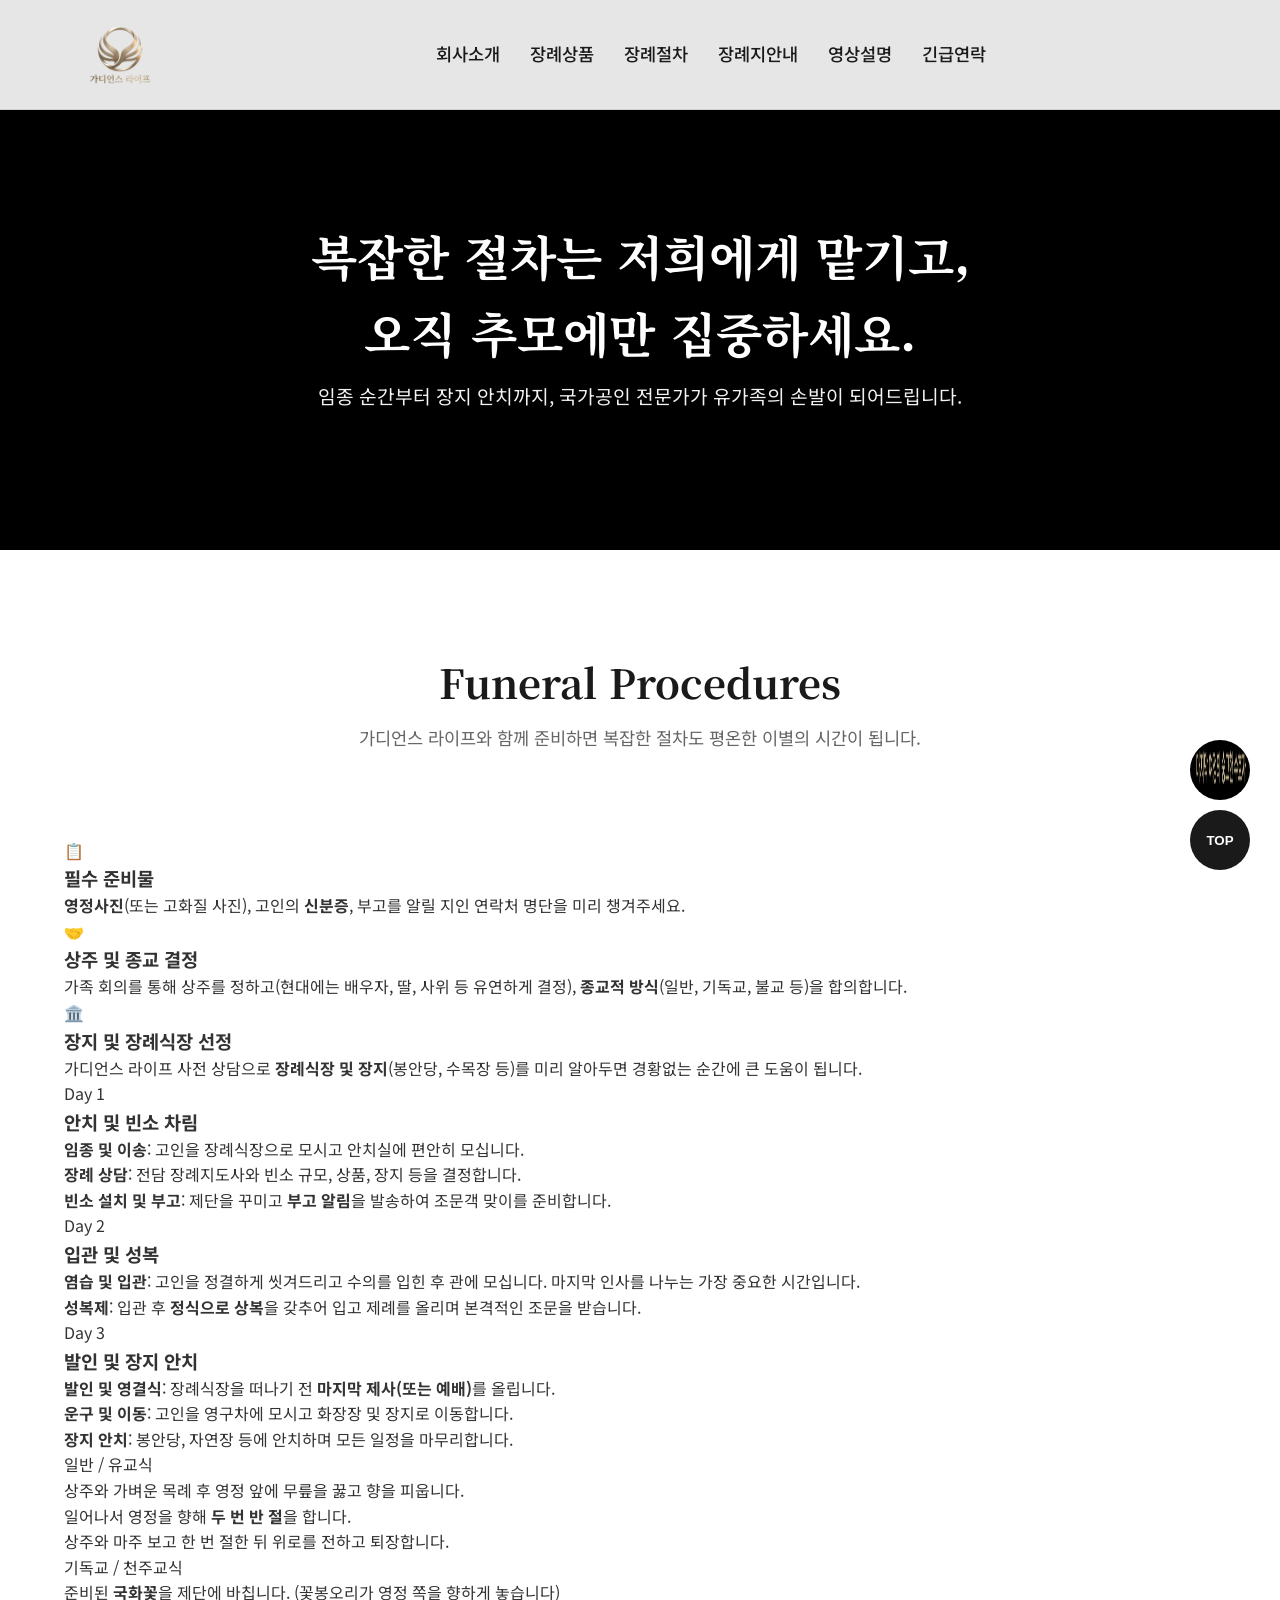
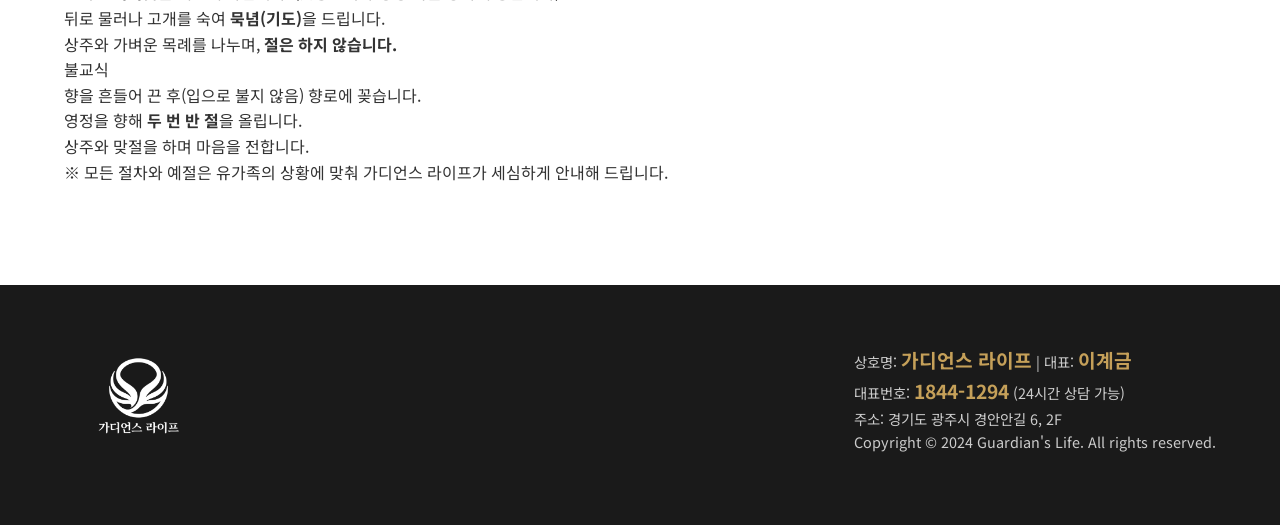
==== commit fdb37aef: "Add files via upload" ====
--- a/procedure.html
+++ b/procedure.html
@@ -1,158 +1,234 @@
-<!DOCTYPE html>
-<html lang="ko">
-
-<head>
-    <meta charset="UTF-8">
-    <meta name="viewport" content="width=device-width, initial-scale=1.0">
-    <title>장례절차 | 가디언스 라이프</title>
-    <!-- Google Fonts -->
-    <link
-        href="https://fonts.googleapis.com/css2?family=Noto+Sans+KR:wght@300;400;500;700&family=Noto+Serif+KR:wght@400;700&display=swap"
-        rel="stylesheet">
-    <!-- AOS CSS -->
-    <link href="https://unpkg.com/aos@2.3.1/dist/aos.css" rel="stylesheet">
-    <!-- Custom CSS -->
-    <link rel="stylesheet" href="../css/style.css">
-</head>
-
-<body class="sub-page">
-
-    <!-- Header -->
-    <header id="header">
-        <div class="container flex justify-between align-center">
-            <h1 class="logo">
-                <a href="../index.html"><img src="../g/로고&한글.png" alt="가디언스 라이프"></a>
-            </h1>
-            <nav class="gnb">
-                <ul class="flex">
-                    <li><a href="intro.html">회사소개</a></li>
-                    <li><a href="products-190.html">장례상품</a></li>
-                    <li><a href="procedure.html" class="active">장례절차</a></li>
-                    <li><a href="locations.html">장례지안내</a></li>
-                    <li><a href="video.html">영상설명</a></li>
-                    <li><a href="consultation.html">긴급연락</a></li>
-                </ul>
-            </nav>
-            <div class="mobile-menu-btn">
-                <span></span><span></span><span></span>
-            </div>
-        </div>
-    </header>
-
-    <!-- Sub Hero Section -->
-    <section class="sub-hero procedure-hero">
-        <video autoplay muted loop playsinline class="header-bg-video">
-            <source src="../g/장례.mp4.mp4" type="video/mp4">
-        </video>
-        <div class="video-overlay" style="background: rgba(0,0,0, 0.4);"></div>
-        <div class="container" data-aos="fade-up">
-            <h2>복잡한 절차는 저희에게 맡기고,<br><strong>오직 추모에만 집중하세요.</strong></h2>
-            <p>임종 순간부터 장지 안치까지, 국가공인 전문가가 유가족의 손발이 되어드립니다.</p>
-        </div>
-    </section>
-
-    <!-- Main Content -->
-    <main class="page-content">
-        <div class="container timeline-container">
-            <div class="section-title" data-aos="fade-up">
-                <h2>Funeral Procedures</h2>
-                <p>가디언스 라이프의 체계적이고 정성 어린 3일장 가이드입니다.</p>
-            </div>
-
-            <div class="timeline">
-                <!-- Step 1 -->
-                <div class="timeline-item" data-aos="fade-up">
-                    <div class="timeline-node">1</div>
-                    <div class="timeline-content">
-                        <div class="step-header">
-                            <span class="step-day">Day 1</span>
-                            <div class="step-icon">📞</div>
-                            <h3>임종 및 빈소 준비</h3>
-                        </div>
-                        <div class="step-body">
-                            <h4>"긴급 출동 및 빈소 마련"</h4>
-                            <ul>
-                                <li>24시간 통합 콜센터 접수 및 전문 의전팀 즉시 출동</li>
-                                <li>고인 전용 앰뷸런스 이송 (관내 무료)</li>
-                                <li>장례식장 빈소 예약 및 맞춤 상담 진행</li>
-                                <li>부고 알림 서비스 지원</li>
-                            </ul>
-                        </div>
-                    </div>
-                </div>
-
-                <!-- Step 2 -->
-                <div class="timeline-item" data-aos="fade-up">
-                    <div class="timeline-node">2</div>
-                    <div class="timeline-content">
-                        <div class="step-header">
-                            <span class="step-day">Day 2</span>
-                            <div class="step-icon">🌷</div>
-                            <h3>입관 및 추모의 시간</h3>
-                        </div>
-                        <div class="step-body">
-                            <h4>"정성 어린 입관 및 성복"</h4>
-                            <ul>
-                                <li>국가공인 장례지도사의 염습 및 입관 집도 (가족 참관)</li>
-                                <li>성복제 거행 및 종교별 예식 진행</li>
-                                <li>본격적인 조문객 맞이 (접객 도우미 배치)</li>
-                            </ul>
-                        </div>
-                    </div>
-                </div>
-
-                <!-- Step 3 -->
-                <div class="timeline-item" data-aos="fade-up">
-                    <div class="timeline-node">3</div>
-                    <div class="timeline-content">
-                        <div class="step-header">
-                            <span class="step-day">Day 3</span>
-                            <div class="step-icon">🚌</div>
-                            <h3>발인 및 영면</h3>
-                        </div>
-                        <div class="step-body">
-                            <h4>"엄숙한 발인 및 장지 안치"</h4>
-                            <ul>
-                                <li>발인제 및 운구 행렬 시작</li>
-                                <li>고품격 리무진/버스 이동 (화장장행)</li>
-                                <li>화장 진행 및 최종 장지(납골당/수목장) 안치</li>
-                                <li>장례 종료 후 행정 절차 안내 및 최종 결제</li>
-                            </ul>
-                        </div>
-                    </div>
-                </div>
-            </div>
-
-            <p class="timeline-note">※ 위 절차는 일반적인 3일장 기준이며, 유가족의 종교 및 상황에 따라 맞춤 진행됩니다.</p>
-        </div>
-    </main>
-
-    <!-- Footer -->
-    <footer id="footer">
-        <div class="container">
-            <div class="footer-top flex justify-between">
-                <div class="footer-logo">
-                    <img src="../g/로고&한글.png" alt="가디언스 라이프">
-                </div>
-                <div class="footer-info">
-                    <p>상호명: <strong>가디언스 라이프</strong> | 대표: <strong>이계금</strong></p>
-                    <p>대표번호: <strong>1844-1294</strong> (24시간 상담 가능)</p>
-                    <p>주소: 경기도 광주시 경안안길 6, 2F</p>
-                    <p>Copyright &copy; 2024 Guardian's Life. All rights reserved.</p>
-                </div>
-            </div>
-        </div>
-    </footer>
-
-    <!-- Floating Buttons -->
-    <div class="floating-btns">
-        <a href="#" class="btn-kakao"><img src="../g/제목 없음3.png" alt="카카오톡 상담"></a>
-        <button id="top-btn" class="btn-top">TOP</button>
-    </div>
-
-    <script src="https://unpkg.com/aos@2.3.1/dist/aos.js"></script>
-    <script src="../js/main.js"></script>
-    <script>AOS.init();</script>
-</body>
-
+<!DOCTYPE html>
+<html lang="ko">
+
+<head>
+    <meta charset="UTF-8">
+    <meta name="viewport" content="width=device-width, initial-scale=1.0">
+    <title>장례절차 | 가디언스 라이프</title>
+    <!-- Google Fonts -->
+    <link
+        href="https://fonts.googleapis.com/css2?family=Noto+Sans+KR:wght@300;400;500;700&family=Noto+Serif+KR:wght@400;700&display=swap"
+        rel="stylesheet">
+    <!-- AOS CSS -->
+    <link href="https://unpkg.com/aos@2.3.1/dist/aos.css" rel="stylesheet">
+    <!-- Custom CSS -->
+    <link rel="stylesheet" href="../css/style.css">
+</head>
+
+<body class="sub-page">
+
+    <!-- Header -->
+    <header id="header">
+        <div class="container flex justify-between align-center">
+            <h1 class="logo">
+                <a href="../index.html"><img src="../g/로고&한글.png" alt="가디언스 라이프"></a>
+            </h1>
+            <nav class="gnb">
+                <ul class="flex">
+                    <li><a href="intro.html">회사소개</a></li>
+                    <li><a href="products-190.html">장례상품</a></li>
+                    <li><a href="procedure.html" class="active">장례절차</a></li>
+                    <li><a href="locations.html">장례지안내</a></li>
+                    <li><a href="video.html">영상설명</a></li>
+                    <li><a href="consultation.html">긴급연락</a></li>
+                </ul>
+            </nav>
+            <div class="mobile-menu-btn">
+                <span></span><span></span><span></span>
+            </div>
+        </div>
+    </header>
+
+    <!-- Sub Hero Section -->
+    <section class="sub-hero procedure-hero">
+        <video autoplay muted loop playsinline class="header-bg-video">
+            <source src="../g/장례.mp4.mp4" type="video/mp4">
+        </video>
+        <div class="video-overlay" style="background: rgba(0,0,0, 0.4);"></div>
+        <div class="container" data-aos="fade-up">
+            <h2>복잡한 절차는 저희에게 맡기고,<br><strong>오직 추모에만 집중하세요.</strong></h2>
+            <p>임종 순간부터 장지 안치까지, 국가공인 전문가가 유가족의 손발이 되어드립니다.</p>
+        </div>
+    </section>
+
+    <!-- Main Content -->
+    <main class="page-content">
+        <div class="container">
+            <div class="section-title" data-aos="fade-up">
+                <h2>Funeral Procedures</h2>
+                <p>가디언스 라이프와 함께 준비하면 복잡한 절차도 평온한 이별의 시간이 됩니다.</p>
+            </div>
+
+            <!-- Tab Menu -->
+            <div class="procedure-tabs" data-aos="fade-up">
+                <ul class="tab-list flex justify-center">
+                    <li class="tab-item active" data-tab="prep">임종 전 준비</li>
+                    <li class="tab-item" data-tab="process">3일장 절차</li>
+                    <li class="tab-item" data-tab="etiquette">종교별 예절</li>
+                </ul>
+            </div>
+
+            <!-- Tab Contents -->
+            <div class="procedure-content-wrap">
+                <!-- Section 1: 임종 전 사전 준비사항 -->
+                <div id="prep" class="tab-panel active" data-aos="fade-up">
+                    <div class="prep-checklist">
+                        <div class="checklist-item">
+                            <div class="icon">📋</div>
+                            <div class="text">
+                                <h3>필수 준비물</h3>
+                                <p><strong>영정사진</strong>(또는 고화질 사진), 고인의 <strong>신분증</strong>, 부고를 알릴 지인 연락처 명단을 미리 챙겨주세요.</p>
+                            </div>
+                        </div>
+                        <div class="checklist-item">
+                            <div class="icon">🤝</div>
+                            <div class="text">
+                                <h3>상주 및 종교 결정</h3>
+                                <p>가족 회의를 통해 상주를 정하고(현대에는 배우자, 딸, 사위 등 유연하게 결정), <strong>종교적 방식</strong>(일반, 기독교, 불교 등)을 합의합니다.</p>
+                            </div>
+                        </div>
+                        <div class="checklist-item">
+                            <div class="icon">🏛️</div>
+                            <div class="text">
+                                <h3>장지 및 장례식장 선정</h3>
+                                <p>가디언스 라이프 사전 상담으로 <strong>장례식장 및 장지</strong>(봉안당, 수목장 등)를 미리 알아두면 경황없는 순간에 큰 도움이 됩니다.</p>
+                            </div>
+                        </div>
+                    </div>
+                </div>
+
+                <!-- Section 2: 표준 3일장 절차 -->
+                <div id="process" class="tab-panel">
+                    <div class="procedure-timeline">
+                        <div class="timeline-step" data-aos="fade-left">
+                            <div class="step-info">
+                                <span class="day-tag">Day 1</span>
+                                <h3>안치 및 빈소 차림</h3>
+                            </div>
+                            <div class="step-desc">
+                                <ul>
+                                    <li><strong>임종 및 이송</strong>: 고인을 장례식장으로 모시고 안치실에 편안히 모십니다.</li>
+                                    <li><strong>장례 상담</strong>: 전담 장례지도사와 빈소 규모, 상품, 장지 등을 결정합니다.</li>
+                                    <li><strong>빈소 설치 및 부고</strong>: 제단을 꾸미고 <strong>부고 알림</strong>을 발송하여 조문객 맞이를 준비합니다.</li>
+                                </ul>
+                            </div>
+                        </div>
+                        <div class="timeline-step" data-aos="fade-left" data-aos-delay="100">
+                            <div class="step-info">
+                                <span class="day-tag">Day 2</span>
+                                <h3>입관 및 성복</h3>
+                            </div>
+                            <div class="step-desc">
+                                <ul>
+                                    <li><strong>염습 및 입관</strong>: 고인을 정결하게 씻겨드리고 수의를 입힌 후 관에 모십니다. 마지막 인사를 나누는 가장 중요한 시간입니다.</li>
+                                    <li><strong>성복제</strong>: 입관 후 <strong>정식으로 상복</strong>을 갖추어 입고 제례를 올리며 본격적인 조문을 받습니다.</li>
+                                </ul>
+                            </div>
+                        </div>
+                        <div class="timeline-step" data-aos="fade-left" data-aos-delay="200">
+                            <div class="step-info">
+                                <span class="day-tag">Day 3</span>
+                                <h3>발인 및 장지 안치</h3>
+                            </div>
+                            <div class="step-desc">
+                                <ul>
+                                    <li><strong>발인 및 영결식</strong>: 장례식장을 떠나기 전 <strong>마지막 제사(또는 예배)</strong>를 올립니다.</li>
+                                    <li><strong>운구 및 이동</strong>: 고인을 영구차에 모시고 화장장 및 장지로 이동합니다.</li>
+                                    <li><strong>장지 안치</strong>: 봉안당, 자연장 등에 안치하며 모든 일정을 마무리합니다.</li>
+                                </ul>
+                            </div>
+                        </div>
+                    </div>
+                </div>
+
+                <!-- Section 3: 종교별 조문 예절 -->
+                <div id="etiquette" class="tab-panel">
+                    <div class="etiquette-grid">
+                        <div class="etiquette-card" data-aos="zoom-in">
+                            <div class="card-header">일반 / 유교식</div>
+                            <div class="card-body">
+                                <ul>
+                                    <li>상주와 가벼운 목례 후 영정 앞에 무릎을 꿇고 향을 피웁니다.</li>
+                                    <li>일어나서 영정을 향해 <strong>두 번 반 절</strong>을 합니다.</li>
+                                    <li>상주와 마주 보고 한 번 절한 뒤 위로를 전하고 퇴장합니다.</li>
+                                </ul>
+                            </div>
+                        </div>
+                        <div class="etiquette-card" data-aos="zoom-in" data-aos-delay="100">
+                            <div class="card-header">기독교 / 천주교식</div>
+                            <div class="card-body">
+                                <ul>
+                                    <li>준비된 <strong>국화꽃</strong>을 제단에 바칩니다. (꽃봉오리가 영정 쪽을 향하게 놓습니다)</li>
+                                    <li>뒤로 물러나 고개를 숙여 <strong>묵념(기도)</strong>을 드립니다.</li>
+                                    <li>상주와 가벼운 목례를 나누며, <strong>절은 하지 않습니다.</strong></li>
+                                </ul>
+                            </div>
+                        </div>
+                        <div class="etiquette-card" data-aos="zoom-in" data-aos-delay="200">
+                            <div class="card-header">불교식</div>
+                            <div class="card-body">
+                                <ul>
+                                    <li>향을 흔들어 끈 후(입으로 불지 않음) 향로에 꽂습니다.</li>
+                                    <li>영정을 향해 <strong>두 번 반 절</strong>을 올립니다.</li>
+                                    <li>상주와 맞절을 하며 마음을 전합니다.</li>
+                                </ul>
+                            </div>
+                        </div>
+                    </div>
+                </div>
+            </div>
+
+            <p class="procedure-footer-note" data-aos="fade-up">※ 모든 절차와 예절은 유가족의 상황에 맞춰 가디언스 라이프가 세심하게 안내해 드립니다.</p>
+        </div>
+    </main>
+
+    <!-- Footer -->
+    <footer id="footer">
+        <div class="container">
+            <div class="footer-top flex justify-between">
+                <div class="footer-logo">
+                    <img src="../g/로고&한글.png" alt="가디언스 라이프">
+                </div>
+                <div class="footer-info">
+                    <p>상호명: <strong>가디언스 라이프</strong> | 대표: <strong>이계금</strong></p>
+                    <p>대표번호: <strong>1844-1294</strong> (24시간 상담 가능)</p>
+                    <p>주소: 경기도 광주시 경안안길 6, 2F</p>
+                    <p>Copyright &copy; 2024 Guardian's Life. All rights reserved.</p>
+                </div>
+            </div>
+        </div>
+    </footer>
+
+    <!-- Floating Buttons -->
+    <div class="floating-btns">
+        <a href="#" class="btn-kakao"><img src="../g/제목 없음3.png" alt="카카오톡 상담"></a>
+        <button id="top-btn" class="btn-top">TOP</button>
+    </div>
+
+    <script src="https://unpkg.com/aos@2.3.1/dist/aos.js"></script>
+    <script src="../js/main.js"></script>
+    <script>
+        AOS.init();
+
+        // Tab System Script
+        const tabs = document.querySelectorAll('.tab-item');
+        const panels = document.querySelectorAll('.tab-panel');
+
+        tabs.forEach(tab => {
+            tab.addEventListener('click', () => {
+                const target = tab.dataset.tab;
+
+                tabs.forEach(t => t.classList.remove('active'));
+                panels.forEach(p => p.classList.remove('active'));
+
+                tab.classList.add('active');
+                document.getElementById(target).classList.add('active');
+                
+                // Refresh AOS for hidden elements
+                setTimeout(() => { AOS.refresh(); }, 100);
+            });
+        });
+    </script>
+</body>
+
 </html>
